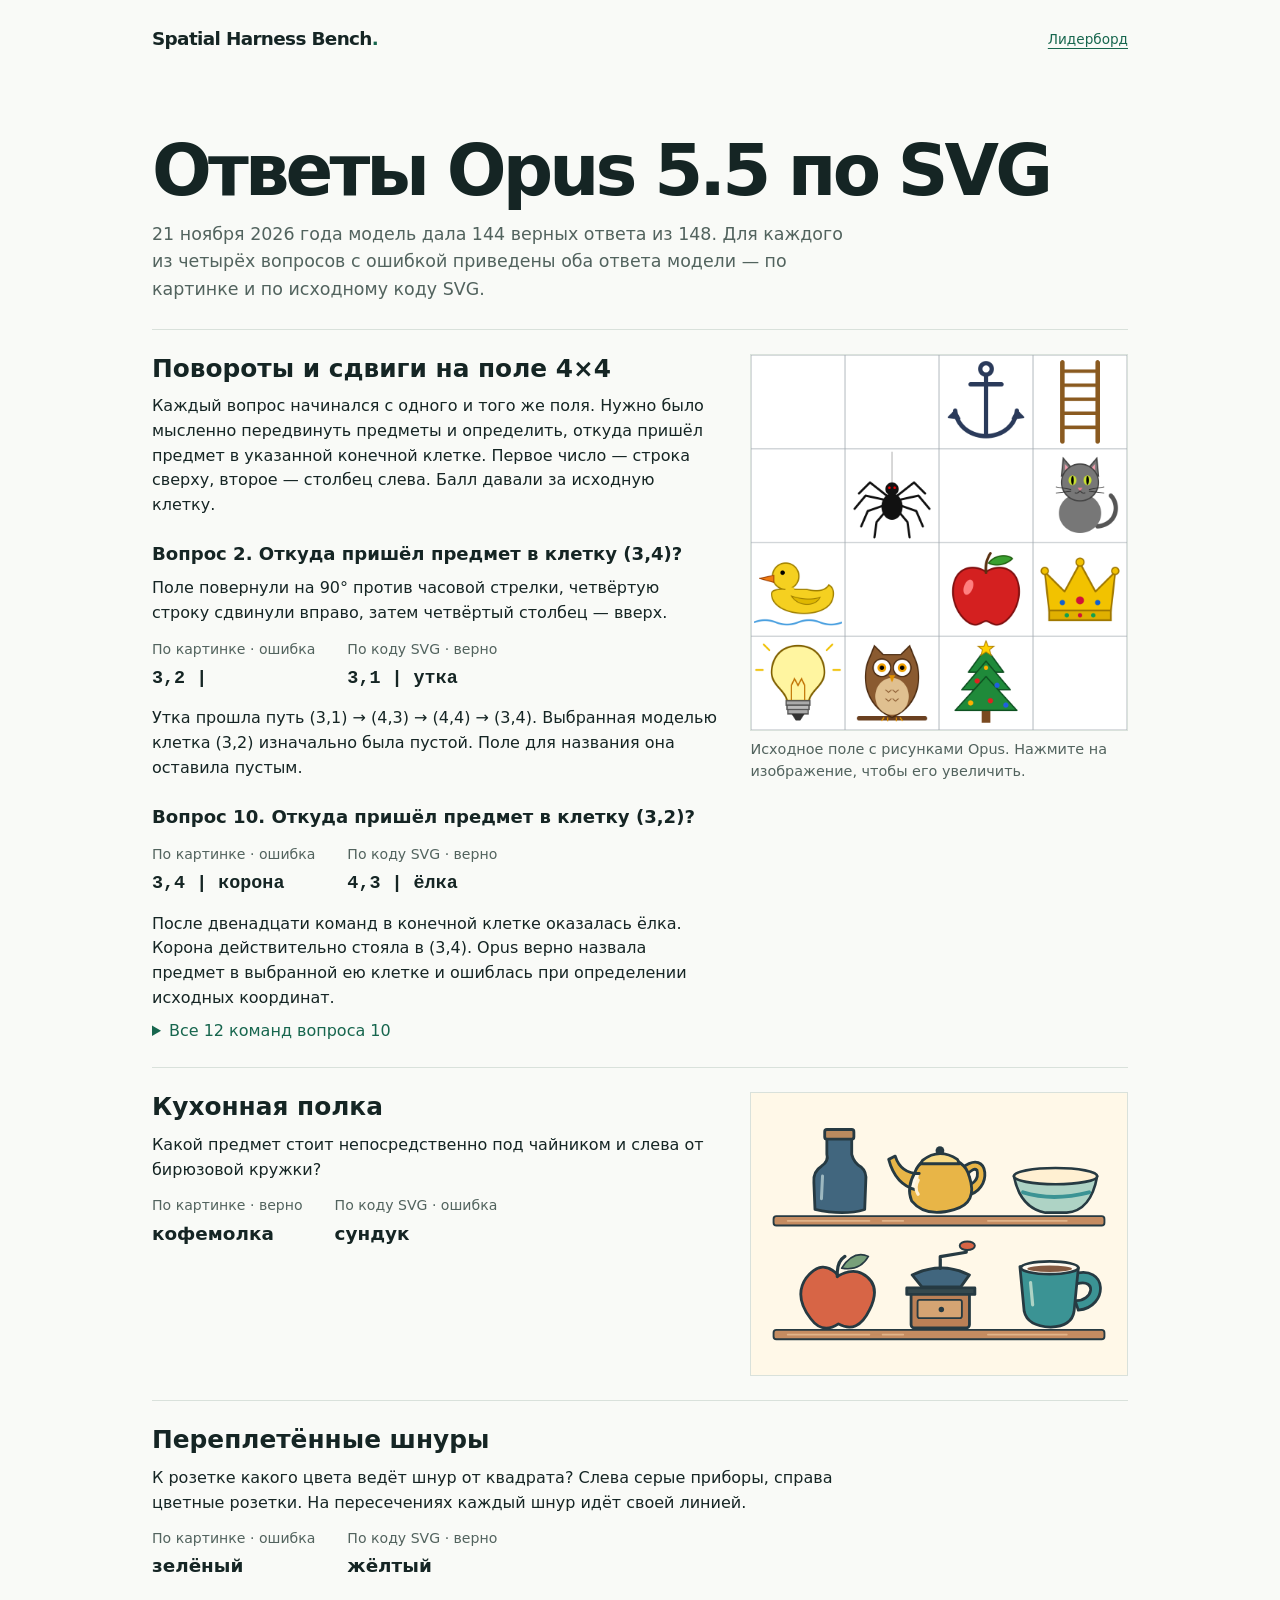
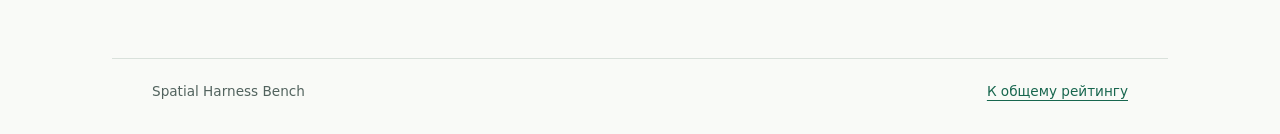
==== docs/answers/opus-claude-code-20261121/index.html @ 0123f735 "Publish the four Opus SVG answer comparisons on the leaderboard" ====
<!doctype html>
<html lang="ru">
<head>
  <meta charset="utf-8">
  <meta name="viewport" content="width=device-width, initial-scale=1">
  <title>Ответы Opus 5.5 по SVG · Spatial Harness Bench</title>
  <meta name="description" content="Четыре задания по SVG, в которых Opus 5.5 дала разные ответы по картинке и по коду.">
  <link rel="stylesheet" href="../../leaderboard.css">
  <style>
    .case { padding-block: 1.5rem; border-top: 1px solid var(--line); }
    .illustrated { display: grid; grid-template-columns: minmax(0, 3fr) minmax(0, 2fr); gap: 2rem; }
    .case h2 { margin: 0 0 .6rem; font-size: 1.55rem; line-height: 1.25; }
    .case h3 { margin: 1.4rem 0 .2rem; font-size: 1.13rem; }
    .case p { margin: .5rem 0; max-width: 68ch; }
    .case figure { margin: 0; align-self: start; }
    .case img { display: block; width: 100%; height: auto; border: 1px solid var(--line); }
    .case figcaption { margin-top: .4rem; color: var(--muted); font-size: .9rem; }
    .responses { display: flex; flex-wrap: wrap; gap: .8rem 2rem; margin: .8rem 0; }
    .responses dt { color: var(--muted); font-size: .88rem; }
    .responses dd { margin: .15rem 0 0; font-size: 1.15rem; font-weight: 600; }
    .case summary { cursor: pointer; color: var(--accent); }
    @media (max-width: 700px) { .illustrated { grid-template-columns: 1fr; gap: 1rem; } }
  </style>
</head>
<body>
<header><a class="brand" href="../../">Spatial Harness Bench<span>.</span></a>
  <nav aria-label="Навигация"><a href="../../">Лидерборд</a></nav>
</header>
<main>
  <div class="intro">
    <h1>Ответы Opus 5.5 по SVG</h1>
    <p>21 ноября 2026 года модель дала 144 верных ответа из 148. Для каждого из четырёх вопросов с ошибкой приведены оба ответа модели — по картинке и по исходному коду SVG.</p>
  </div>

  <section class="case illustrated">
    <div>
      <h2>Повороты и сдвиги на поле 4×4</h2>
      <p>Каждый вопрос начинался с одного и того же поля. Нужно было мысленно передвинуть предметы и определить, откуда пришёл предмет в указанной конечной клетке. Первое число — строка сверху, второе — столбец слева. Балл давали за исходную клетку.</p>

      <h3>Вопрос 2. Откуда пришёл предмет в клетку (3,4)?</h3>
      <p>Поле повернули на 90° против часовой стрелки, четвёртую строку сдвинули вправо, затем четвёртый столбец — вверх.</p>
      <dl class="responses">
        <div><dt>По картинке · ошибка</dt><dd><samp>3,2 |</samp></dd></div>
        <div><dt>По коду SVG · верно</dt><dd><samp>3,1 | утка</samp></dd></div>
      </dl>
      <p>Утка прошла путь (3,1) → (4,3) → (4,4) → (3,4). Выбранная моделью клетка (3,2) изначально была пустой. Поле для названия она оставила пустым.</p>

      <h3>Вопрос 10. Откуда пришёл предмет в клетку (3,2)?</h3>
      <dl class="responses">
        <div><dt>По картинке · ошибка</dt><dd><samp>3,4 | корона</samp></dd></div>
        <div><dt>По коду SVG · верно</dt><dd><samp>4,3 | ёлка</samp></dd></div>
      </dl>
      <p>После двенадцати команд в конечной клетке оказалась ёлка. Корона действительно стояла в (3,4). Opus верно назвала предмет в выбранной ею клетке и ошиблась при определении исходных координат.</p>
      <details>
        <summary>Все 12 команд вопроса 10</summary>
        <p>Каждый сдвиг циклический, на одну клетку. Каждый поворот — на 90°. Для квадрата 2×2 указана его верхняя левая клетка.</p>
        <ol>
          <li>Квадрат (3,2) против часовой стрелки.</li>
          <li>Квадрат (2,3) против часовой стрелки.</li>
          <li>Строку 3 вправо.</li>
          <li>Квадрат (3,1) против часовой стрелки.</li>
          <li>Столбец 1 вниз.</li>
          <li>Строку 1 влево.</li>
          <li>Квадрат (1,3) против часовой стрелки.</li>
          <li>Всё поле против часовой стрелки.</li>
          <li>Строку 2 влево.</li>
          <li>Всё поле против часовой стрелки.</li>
          <li>Квадрат (1,1) по часовой стрелке.</li>
          <li>Квадрат (2,1) по часовой стрелке.</li>
        </ol>
      </details>
    </div>
    <figure><a href="board.png"><img src="board.png" width="1024" height="1024" alt="Исходное поле 4 на 4. Утка в клетке (3,1), корона в (3,4), ёлка в (4,3)."></a>
      <figcaption>Исходное поле с рисунками Opus. Нажмите на изображение, чтобы его увеличить.</figcaption>
    </figure>
  </section>

  <section class="case illustrated">
    <div>
      <h2>Кухонная полка</h2>
      <p>Какой предмет стоит непосредственно под чайником и слева от бирюзовой кружки?</p>
      <dl class="responses">
        <div><dt>По картинке · верно</dt><dd>кофемолка</dd></div>
        <div><dt>По коду SVG · ошибка</dt><dd>сундук</dd></div>
      </dl>
    </div>
    <figure><img src="shelf.svg" width="400" height="300" alt="На нижней полке слева от бирюзовой кружки стоит ручная кофемолка. Над ней чайник."></figure>
  </section>

  <section class="case">
    <h2>Переплетённые шнуры</h2>
    <p>К розетке какого цвета ведёт шнур от квадрата? Слева серые приборы, справа цветные розетки. На пересечениях каждый шнур идёт своей линией.</p>
    <dl class="responses">
      <div><dt>По картинке · ошибка</dt><dd>зелёный</dd></div>
      <div><dt>По коду SVG · верно</dt><dd>жёлтый</dd></div>
    </dl>
  </section>
</main>
<footer><span>Spatial Harness Bench</span><a href="../../">К общему рейтингу</a></footer>
</body>
</html>
---- docs/leaderboard.css ----
:root { color-scheme: light; --page: #f9faf7; --ink: #152524; --muted: #52635e; --line: #d9e1db; --accent: #17664e; }
* { box-sizing: border-box; }
body { margin: 0; background: var(--page); color: var(--ink); font: 16px/1.55 system-ui, sans-serif; }
header, main, footer { width: min(100%, 1056px); margin-inline: auto; padding-inline: clamp(18px, 4vw, 40px); }
header, footer, nav { display: flex; align-items: center; justify-content: space-between; gap: 18px; }
header { padding-block: 25px; }
nav, footer { font-size: .85rem; }
a { color: var(--accent); text-decoration-thickness: 1px; text-underline-offset: 4px; }
a:focus-visible { outline: 3px solid var(--accent); outline-offset: 4px; }
.brand { font-weight: 750; font-size: 1.15rem; text-decoration: none; color: var(--ink); letter-spacing: -.035em; }
.brand span { color: var(--accent); }
.intro { padding: clamp(24px, 5vw, 52px) 0 26px; }
h1 { text-wrap: balance; margin: 0; line-height: 1.15; }
h1 { font-size: clamp(2.7rem, 6vw, 4.4rem); font-weight: 650; letter-spacing: -.055em; }
.intro p { color: var(--muted); margin: 10px 0 0; max-width: 63ch; font-size: 1.09rem; }
.table-wrap { overflow-x: auto; margin-block: 14px 30px; }
table { width: 100%; border-collapse: collapse; font-size: .95rem; font-variant-numeric: tabular-nums; }
th, td { padding: 11px 12px; border-bottom: 1px solid var(--line); text-align: left; vertical-align: middle; }
thead th { font-size: .78rem; font-weight: 600; color: var(--muted); background: #f0f3ee; }
tbody th { font-weight: 590; }
.answer-link { display: inline-block; margin-inline-start: .5em; font-size: .85em; font-weight: 450; }
tbody tr:hover { background: #f1f5f0; }
thead th:first-child { width: 5em; }
.numeric { width: 8em; text-align: right; }
main > p { color: var(--muted); }
.score { display: inline-grid; min-width: 6em; gap: 3px; font-weight: 650; text-align: right; }
meter { display: block; appearance: none; width: 100%; height: 5px; border: none; border-radius: 6px; background: #dee6df; }
meter::-webkit-meter-bar { height: 5px; border: none; border-radius: 6px; background: #dee6df; }
meter::-webkit-meter-optimum-value { background: var(--accent); border-radius: 6px; }
meter::-moz-meter-bar { background: var(--accent); border-radius: 6px; }
footer { margin-top: 40px; border-top: 1px solid var(--line); padding-block: 22px 36px; color: var(--muted); }
@media (max-width: 600px) {
  header, footer { flex-wrap: wrap; gap: 8px; }
  header { padding-block: 16px; }
  th, td { padding: 9px 5px; }
  .numeric { width: 6em; }
  .score { min-width: 3.9em; }
  table { font-size: .85rem; }
}
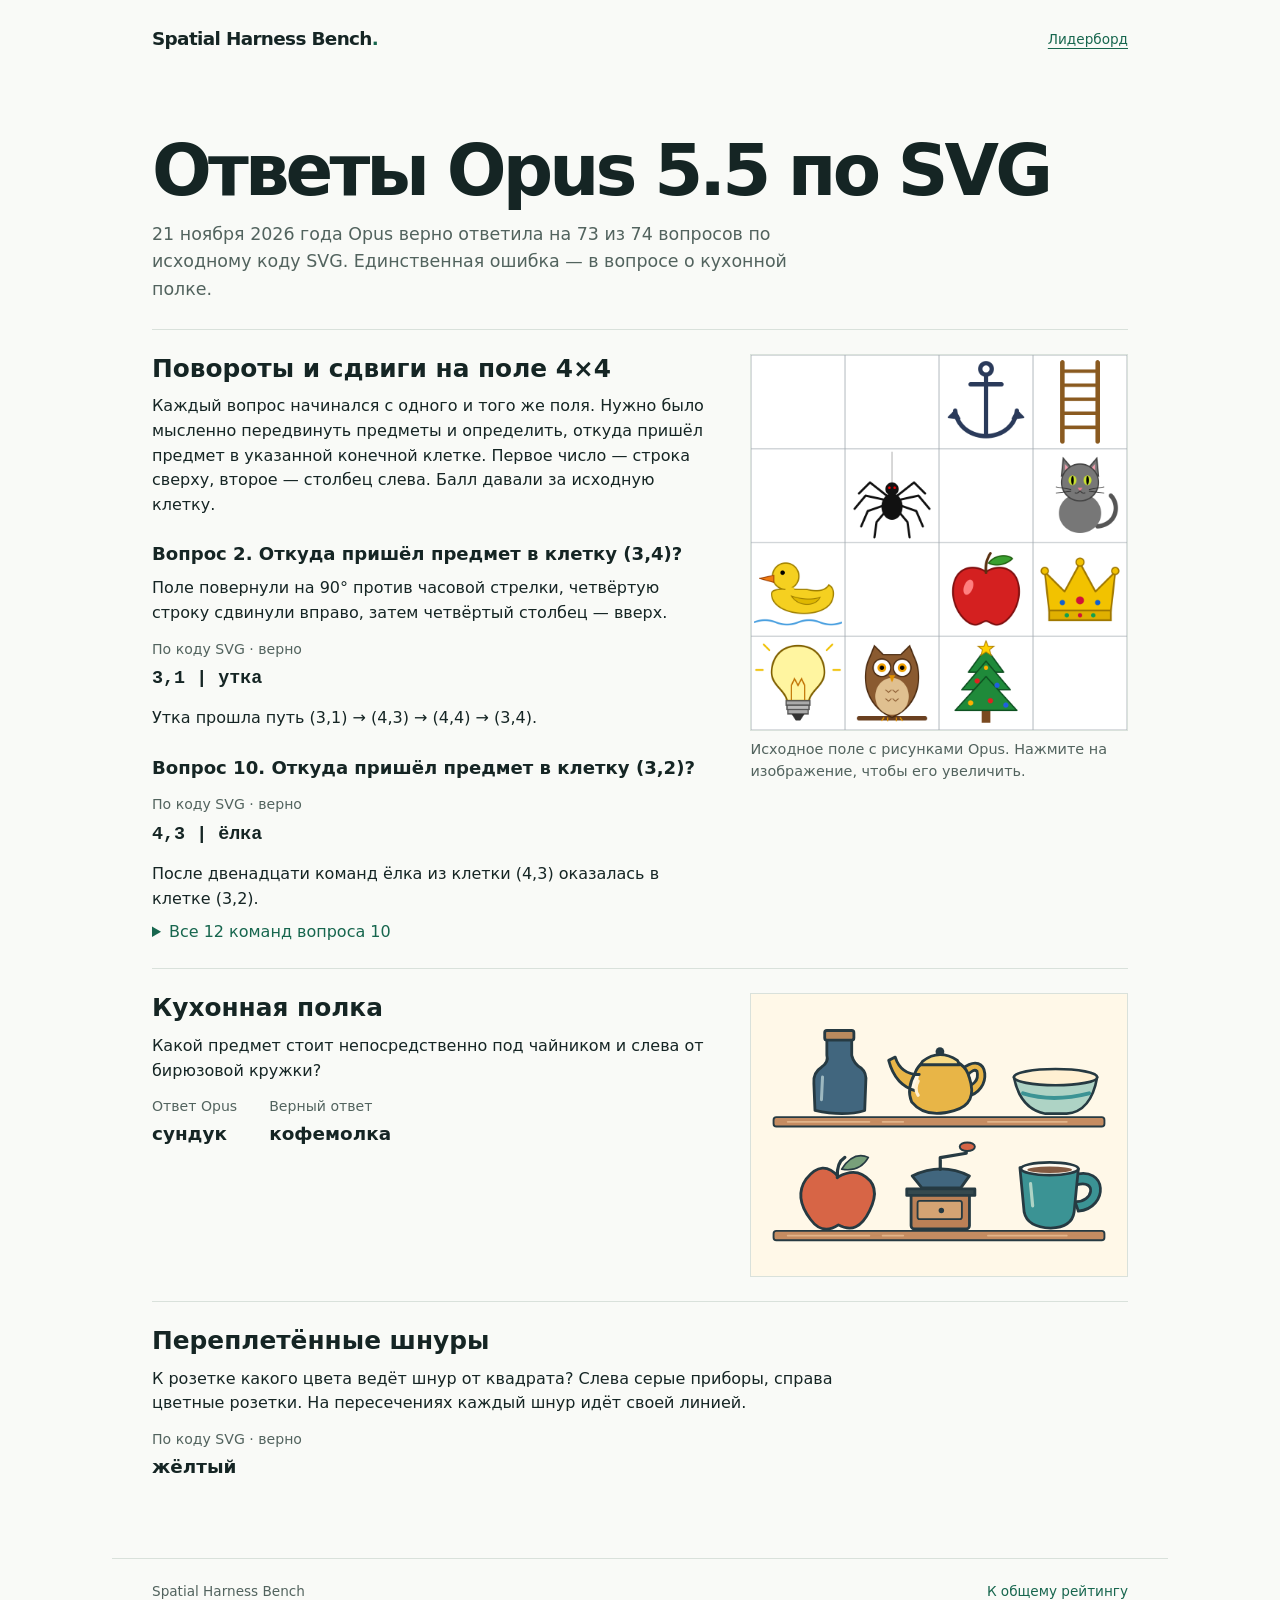
==== commit 0dfbd073: "Evaluate SVG recognition exclusively from source and rescore the leaderboard" ====
--- a/docs/answers/opus-claude-code-20261121/index.html
+++ b/docs/answers/opus-claude-code-20261121/index.html
@@ -4,7 +4,7 @@
   <meta charset="utf-8">
   <meta name="viewport" content="width=device-width, initial-scale=1">
   <title>Ответы Opus 5.5 по SVG · Spatial Harness Bench</title>
-  <meta name="description" content="Четыре задания по SVG, в которых Opus 5.5 дала разные ответы по картинке и по коду.">
+  <meta name="description" content="Ответы Opus 5.5 на вопросы о перестановках и предметах по исходному коду SVG.">
   <link rel="stylesheet" href="../../leaderboard.css">
   <style>
     .case { padding-block: 1.5rem; border-top: 1px solid var(--line); }
@@ -29,7 +29,7 @@
 <main>
   <div class="intro">
     <h1>Ответы Opus 5.5 по SVG</h1>
-    <p>21 ноября 2026 года модель дала 144 верных ответа из 148. Для каждого из четырёх вопросов с ошибкой приведены оба ответа модели — по картинке и по исходному коду SVG.</p>
+    <p>21 ноября 2026 года Opus верно ответила на 73 из 74 вопросов по исходному коду SVG. Единственная ошибка — в вопросе о кухонной полке.</p>
   </div>
 
   <section class="case illustrated">
@@ -40,17 +40,17 @@
       <h3>Вопрос 2. Откуда пришёл предмет в клетку (3,4)?</h3>
       <p>Поле повернули на 90° против часовой стрелки, четвёртую строку сдвинули вправо, затем четвёртый столбец — вверх.</p>
       <dl class="responses">
-        <div><dt>По картинке · ошибка</dt><dd><samp>3,2 |</samp></dd></div>
+
         <div><dt>По коду SVG · верно</dt><dd><samp>3,1 | утка</samp></dd></div>
       </dl>
-      <p>Утка прошла путь (3,1) → (4,3) → (4,4) → (3,4). Выбранная моделью клетка (3,2) изначально была пустой. Поле для названия она оставила пустым.</p>
+      <p>Утка прошла путь (3,1) → (4,3) → (4,4) → (3,4).</p>
 
       <h3>Вопрос 10. Откуда пришёл предмет в клетку (3,2)?</h3>
       <dl class="responses">
-        <div><dt>По картинке · ошибка</dt><dd><samp>3,4 | корона</samp></dd></div>
+
         <div><dt>По коду SVG · верно</dt><dd><samp>4,3 | ёлка</samp></dd></div>
       </dl>
-      <p>После двенадцати команд в конечной клетке оказалась ёлка. Корона действительно стояла в (3,4). Opus верно назвала предмет в выбранной ею клетке и ошиблась при определении исходных координат.</p>
+      <p>После двенадцати команд ёлка из клетки (4,3) оказалась в клетке (3,2).</p>
       <details>
         <summary>Все 12 команд вопроса 10</summary>
         <p>Каждый сдвиг циклический, на одну клетку. Каждый поворот — на 90°. Для квадрата 2×2 указана его верхняя левая клетка.</p>
@@ -80,8 +80,9 @@
       <h2>Кухонная полка</h2>
       <p>Какой предмет стоит непосредственно под чайником и слева от бирюзовой кружки?</p>
       <dl class="responses">
-        <div><dt>По картинке · верно</dt><dd>кофемолка</dd></div>
-        <div><dt>По коду SVG · ошибка</dt><dd>сундук</dd></div>
+
+        <div><dt>Ответ Opus</dt><dd>сундук</dd></div>
+        <div><dt>Верный ответ</dt><dd>кофемолка</dd></div>
       </dl>
     </div>
     <figure><img src="shelf.svg" width="400" height="300" alt="На нижней полке слева от бирюзовой кружки стоит ручная кофемолка. Над ней чайник."></figure>
@@ -91,7 +92,7 @@
     <h2>Переплетённые шнуры</h2>
     <p>К розетке какого цвета ведёт шнур от квадрата? Слева серые приборы, справа цветные розетки. На пересечениях каждый шнур идёт своей линией.</p>
     <dl class="responses">
-      <div><dt>По картинке · ошибка</dt><dd>зелёный</dd></div>
+
       <div><dt>По коду SVG · верно</dt><dd>жёлтый</dd></div>
     </dl>
   </section>
--- a/docs/leaderboard.css
+++ b/docs/leaderboard.css
@@ -23,6 +23,19 @@
 thead th:first-child { width: 5em; }
 .numeric { width: 8em; text-align: right; }
 main > p { color: var(--muted); }
+.examples { margin-top: clamp(42px, 7vw, 78px); border-top: 1px solid var(--line); padding-top: 30px; }
+.examples h2 { margin: 0; font-size: clamp(1.8rem, 4vw, 2.6rem); letter-spacing: -.045em; line-height: 1.15; }
+.examples-intro { max-width: 65ch; color: var(--muted); margin: 10px 0 26px; }
+.example-grid { display: grid; grid-template-columns: repeat(6, minmax(0, 1fr)); gap: 32px 20px; }
+.example { grid-column: span 2; min-width: 0; }
+.example:nth-child(-n+2) { grid-column: span 3; }
+.example-art { display: block; width: 100%; aspect-ratio: 520 / 264; object-fit: contain; background: #fff8e8; border: 1px solid var(--line); border-radius: 8px; }
+.example h3 { margin: 12px 0 5px; font-size: 1.13rem; line-height: 1.25; }
+.example p { margin: 0; }
+.example details { margin-top: 9px; }
+.example summary { color: var(--accent); width: fit-content; cursor: pointer; font-size: .9rem; }
+.example summary:focus-visible { outline: 2px solid var(--accent); outline-offset: 4px; }
+.example details p { margin-top: 6px; padding-left: 12px; border-left: 2px solid var(--accent); }
 .score { display: inline-grid; min-width: 6em; gap: 3px; font-weight: 650; text-align: right; }
 meter { display: block; appearance: none; width: 100%; height: 5px; border: none; border-radius: 6px; background: #dee6df; }
 meter::-webkit-meter-bar { height: 5px; border: none; border-radius: 6px; background: #dee6df; }
@@ -30,6 +43,8 @@
 meter::-moz-meter-bar { background: var(--accent); border-radius: 6px; }
 footer { margin-top: 40px; border-top: 1px solid var(--line); padding-block: 22px 36px; color: var(--muted); }
 @media (max-width: 600px) {
+  .example-grid { grid-template-columns: minmax(0, 1fr); gap: 28px; }
+  .example, .example:nth-child(-n+2) { grid-column: auto; }
   header, footer { flex-wrap: wrap; gap: 8px; }
   header { padding-block: 16px; }
   th, td { padding: 9px 5px; }
